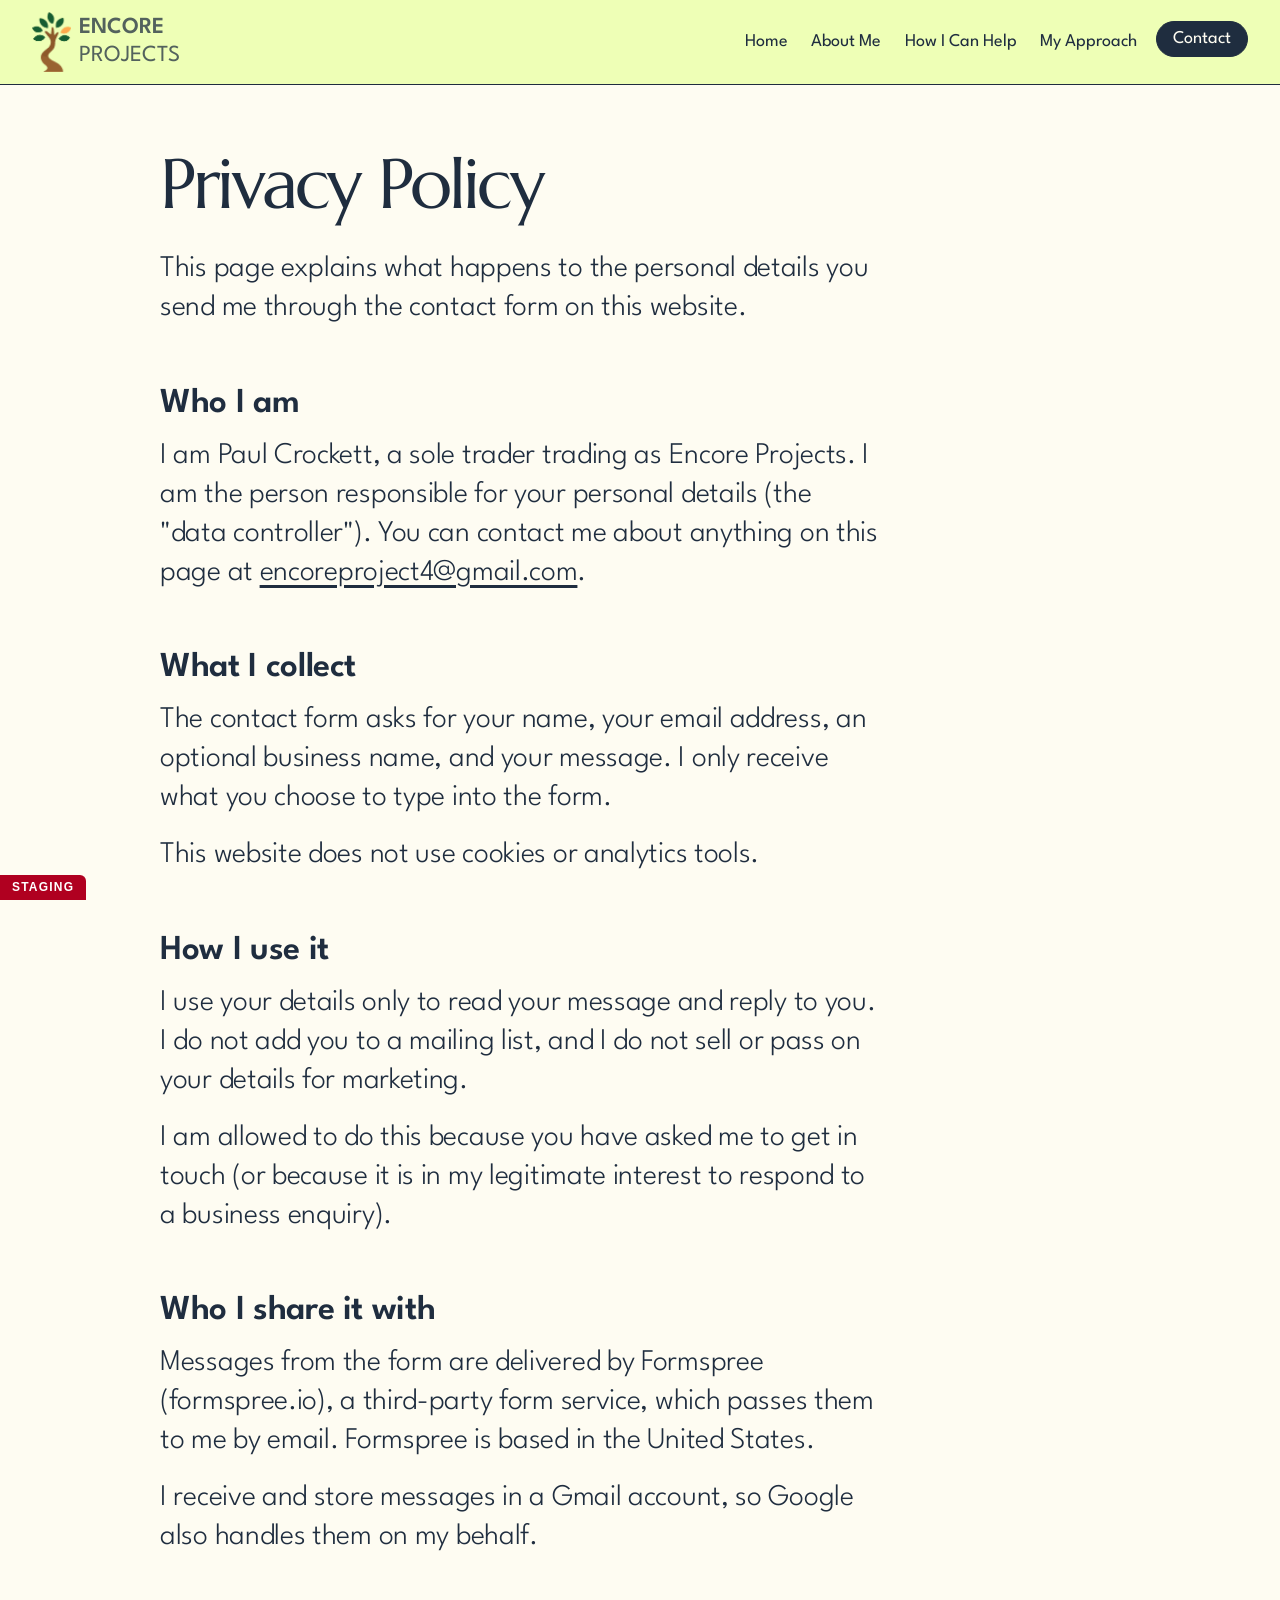
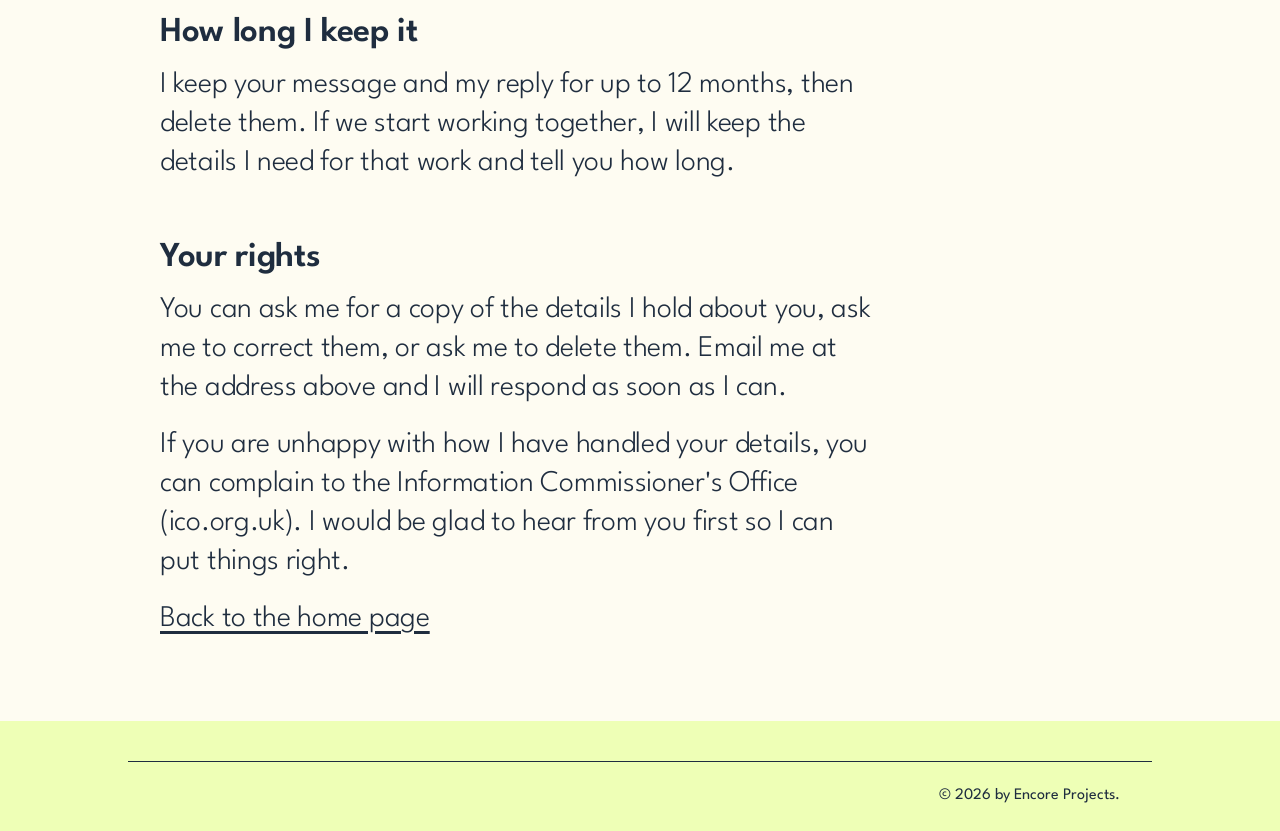
==== privacy.html @ dfd9b049 "Staging build of b3e9d4a78cb2a25ec2fa228e6d4e95d44cd3ed23" ====
<!DOCTYPE html>
<html lang="en-GB">
<head>
  <meta name="robots" content="noindex, nofollow">
  <meta charset="utf-8">
  <meta name="viewport" content="width=device-width, initial-scale=1">
  <title>Privacy Policy | Encore Projects</title>
  <meta name="description" content="How Encore Projects handles the personal details you send through the contact form.">
  <link rel="canonical" href="https://encoreprojects.co.uk/privacy.html">
  <link rel="icon" href="favicon.ico" sizes="48x48">
  <link rel="icon" href="assets/img/favicon-192.png" type="image/png" sizes="192x192">
  <link rel="apple-touch-icon" href="assets/img/apple-touch-icon.png">
  <meta name="theme-color" content="#eeffb6">
  <link rel="stylesheet" href="assets/css/styles.css">
</head>
<body>
  <div id="staging-banner" style="position:fixed;left:0;bottom:0;z-index:9999;padding:4px 12px;background:#b00020;color:#fff;font:700 12px/1.4 Arial,sans-serif;letter-spacing:.1em;border-top-right-radius:6px;pointer-events:none">STAGING</div>
  <a class="skip-link" href="#main">Skip to main content</a>

  <header class="site-header">
    <div class="header-inner">
      <a class="brand" href="index.html" aria-label="Encore Projects, Home">
        <img src="assets/img/logo-tree-80.png" srcset="assets/img/logo-tree-80.png 1x, assets/img/logo-tree-160.png 2x" width="39" height="60" alt="">
        <span class="brand-name"><strong>ENCORE</strong> PROJECTS</span>
      </a>
      <nav aria-label="Site">
        <ul class="nav-list">
          <li><a href="index.html">Home</a></li>
          <li><a href="index.html#about-me">About Me</a></li>
          <li><a href="index.html#how-i-can-help">How I Can Help</a></li>
          <li><a href="index.html#my-approach">My Approach</a></li>
          <li><a class="nav-cta" href="index.html#contact">Contact</a></li>
        </ul>
      </nav>
    </div>
  </header>

  <main id="main">
    <section class="section section--cream prose">
      <div class="container">
        <h1>Privacy Policy</h1>

        <p>This page explains what happens to the personal details you send me through the contact form on this website.</p>

        <h2>Who I am</h2>
        <p>I am Paul Crockett, a sole trader trading as Encore Projects. I am the person responsible for your personal details (the "data controller"). You can contact me about anything on this page at <a href="mailto:encoreproject4@gmail.com">encoreproject4@gmail.com</a>.</p>

        <h2>What I collect</h2>
        <p>The contact form asks for your name, your email address, an optional business name, and your message. I only receive what you choose to type into the form.</p>
        <p>This website does not use cookies or analytics tools.</p>

        <h2>How I use it</h2>
        <p>I use your details only to read your message and reply to you. I do not add you to a mailing list, and I do not sell or pass on your details for marketing.</p>
        <p>I am allowed to do this because you have asked me to get in touch (or because it is in my legitimate interest to respond to a business enquiry).</p>

        <h2>Who I share it with</h2>
        <p>Messages from the form are delivered by Formspree (formspree.io), a third-party form service, which passes them to me by email. Formspree is based in the United States.</p>
        <p>I receive and store messages in a Gmail account, so Google also handles them on my behalf.</p>

        <h2>How long I keep it</h2>
        <p>I keep your message and my reply for up to 12 months, then delete them. If we start working together, I will keep the details I need for that work and tell you how long.</p>

        <h2>Your rights</h2>
        <p>You can ask me for a copy of the details I hold about you, ask me to correct them, or ask me to delete them. Email me at the address above and I will respond as soon as I can.</p>
        <p>If you are unhappy with how I have handled your details, you can complain to the Information Commissioner's Office (ico.org.uk). I would be glad to hear from you first so I can put things right.</p>

        <p><a href="index.html">Back to the home page</a></p>
      </div>
    </section>
  </main>

  <footer class="site-footer">
    <div class="container footer-bottom">
      <p>© <span id="year">2026</span> by Encore Projects.</p>
    </div>
  </footer>

  <script src="assets/js/main.js" defer></script>
</body>
</html>
---- assets/css/styles.css ----
/* Encore Projects: site styles.
   Mobile-first: the base rules are for phones, and the @media block
   near the bottom adjusts the layout for wider screens.
   Colours, fonts and sizes are defined once as variables below. */

/* ---------- Fonts (self-hosted, no third-party requests) ---------- */
@font-face {
  font-family: "League Spartan";
  src: url("../fonts/league-spartan-variable.woff2") format("woff2");
  font-weight: 100 900;
  font-style: normal;
  font-display: swap;
}

@font-face {
  font-family: "Marcellus";
  src: url("../fonts/marcellus-400.woff2") format("woff2");
  font-weight: 400;
  font-style: normal;
  font-display: swap;
}

/* ---------- Design tokens ---------- */
:root {
  /* Colours (taken from the original Wix site) */
  --lime: #eeffb6;       /* header, hero, approach, footer background */
  --cream: #fefcf2;      /* about and contact background */
  --navy: #1f2d3f;       /* body text, buttons, lines */
  --sage: #53625d;       /* logo text, hero headline, testimonials background */
  --error: #a4161a;
  --success: #1e5631;

  /* Fonts */
  --font-body: "League Spartan", "Helvetica Neue", Arial, sans-serif;
  --font-display: "Marcellus", Georgia, "Times New Roman", serif;

  /* Sizes that grow smoothly from phone to desktop */
  --text-body: clamp(1.25rem, 0.95rem + 1.4vw, 1.875rem);   /* 20px -> 30px */
  --text-h1: clamp(2.5rem, 1.6rem + 4.2vw, 4rem);           /* 40px -> 64px */
  --text-h2: clamp(2.75rem, 1.9rem + 4vw, 4.375rem);        /* 44px -> 70px */
  --text-h3: clamp(1.625rem, 1.3rem + 1.4vw, 2.1875rem);    /* 26px -> 35px */
  --text-small: 1.125rem;                                   /* 18px */

  --content-width: 60rem;
  --gutter: 1.25rem;
}

/* ---------- Base ---------- */
*,
*::before,
*::after {
  box-sizing: border-box;
}

html {
  scroll-behavior: smooth;
  -webkit-text-size-adjust: 100%;
}

@media (prefers-reduced-motion: reduce) {
  html {
    scroll-behavior: auto;
  }
}

body {
  margin: 0;
  background: var(--cream);
  color: var(--navy);
  font-family: var(--font-body);
  font-size: var(--text-body);
  font-weight: 300;
  line-height: 1.3;
  letter-spacing: -0.01em;
}

img {
  display: block;
  max-width: 100%;
  height: auto;
}

p {
  margin: 0 0 0.6em;
}

strong {
  font-weight: 600;
}

.medium {
  font-weight: 400;
}

a {
  color: inherit;
  text-underline-offset: 0.15em;
}

h1,
h2,
h3 {
  margin: 0;
}

/* Visible keyboard focus everywhere */
:focus-visible {
  outline: 3px solid var(--navy);
  outline-offset: 3px;
  border-radius: 2px;
}

.section--sage :focus-visible {
  outline-color: var(--lime);
}

.skip-link {
  position: absolute;
  left: 0.5rem;
  top: -10rem;
  z-index: 10;
  padding: 0.5rem 1rem;
  background: var(--navy);
  color: var(--cream);
  font-size: var(--text-small);
  font-weight: 400;
  border-radius: 0 0 0.5rem 0.5rem;
}

.skip-link:focus {
  top: 0;
}

.container {
  width: 100%;
  max-width: calc(var(--content-width) + 2 * var(--gutter));
  margin-inline: auto;
  padding-inline: var(--gutter);
}

/* ---------- Header ---------- */
.site-header {
  background: var(--lime);
  border-bottom: 1px solid var(--navy);
}

.header-inner {
  display: flex;
  flex-direction: column;
  align-items: center;
  gap: 0.25rem;
  max-width: 80rem;
  margin-inline: auto;
  padding: 0.75rem var(--gutter);
}

.brand {
  display: inline-flex;
  align-items: center;
  gap: 0.5rem;
  color: var(--sage);
  text-decoration: none;
}

.brand-name {
  width: min-content; /* puts ENCORE and PROJECTS on separate lines */
  font-size: 1.4375rem;
  font-weight: 400;
  line-height: 1.2;
  letter-spacing: 0;
}

.nav-list {
  display: flex;
  flex-wrap: wrap;
  justify-content: center;
  gap: 0 0.25rem;
  margin: 0;
  padding: 0;
  list-style: none;
}

.nav-list a {
  display: block;
  padding: 0.6rem 0.6rem;
  font-size: var(--text-small);
  font-weight: 400;
  letter-spacing: 0;
  white-space: nowrap;
  text-decoration: none;
}

.nav-list a:hover {
  text-decoration: underline;
}

/* Contact stands out in the navigation, using the button look */
.nav-list .nav-cta {
  margin-left: 0.35rem;
  padding: 0.35rem 1rem;
  border: 1px solid var(--navy);
  border-radius: 100px;
  background: var(--navy);
  color: var(--cream);
}

.nav-list .nav-cta:hover {
  background: transparent;
  color: var(--navy);
  text-decoration: none;
}

/* ---------- Sections ---------- */
.section {
  padding-block: 3rem;
  scroll-margin-top: 0;
}

.section--lime {
  background: var(--lime);
}

.section--cream {
  background: var(--cream);
}

.section--sage {
  background: var(--sage);
  color: var(--lime);
}

h2,
.prose h1 {
  margin-bottom: 0.45em;
  font-family: var(--font-display);
  font-size: var(--text-h2);
  font-weight: 400;
  line-height: 1;
  letter-spacing: -0.04em;
}

h3 {
  margin-bottom: 0.35em;
  font-size: var(--text-h3);
  font-weight: 600;
  line-height: 1.3;
}

/* ---------- Buttons ---------- */
.button {
  display: inline-block;
  padding: 0.8rem 1.75rem;
  border: 1px solid var(--navy);
  border-radius: 100px;
  background: var(--navy);
  color: var(--cream);
  font-family: inherit;
  font-size: var(--text-small);
  font-weight: 400;
  line-height: 1.3;
  letter-spacing: 0;
  text-align: center;
  text-decoration: none;
  cursor: pointer;
  transition: background-color 0.2s, color 0.2s;
}

.button:hover {
  background: transparent;
  color: var(--navy);
}

.button[disabled] {
  opacity: 0.6;
  cursor: progress;
}

.button--wide {
  width: 100%;
  font-size: 1.25rem;
}

/* A row of links and buttons at the end of a block of text */
.actions {
  display: flex;
  flex-wrap: wrap;
  align-items: center;
  justify-content: center;
  gap: 0.75rem 1.75rem;
  margin: 1.75rem 0 0;
}

.text-link {
  font-weight: 400;
}

/* Long section headings are set a little smaller so they do not dominate */
.h2--long {
  font-size: clamp(2.125rem, 1.5rem + 2.8vw, 3.25rem);
  line-height: 1.1;
  letter-spacing: -0.03em;
}

/* ---------- Hero ---------- */
.hero-top {
  display: grid;
  gap: 2rem;
  margin-bottom: 2.5rem;
}

.hero h1 {
  color: var(--sage);
  font-size: var(--text-h1);
  font-weight: 300;
  line-height: 1.1;
}

.hero-sub {
  margin: 1.25rem 0 0;
  color: var(--sage);
  font-size: clamp(1.625rem, 1.3rem + 1.5vw, 2.25rem);
  line-height: 1.25;
}

.hero-art {
  width: min(100%, 29.5rem);
  margin-inline: auto;
}

/* ---------- About ---------- */
.about-top {
  display: grid;
  gap: 1.5rem;
  margin-bottom: 1.5rem;
}

.about-art {
  width: min(70%, 21.5rem);
  margin-inline: auto;
}

/* ---------- How I Can Help ---------- */
.help-list {
  display: grid;
  gap: 1.75rem;
  margin: 2rem 0;
  padding: 0;
  list-style: none;
}

.help-list li {
  padding-top: 1.25rem;
  border-top: 1px solid var(--navy);
}

.help-list p,
.steps p {
  margin-bottom: 0;
}

/* ---------- My Approach ---------- */
.steps {
  display: grid;
  gap: 1.75rem;
  margin: 2rem 0;
  padding: 0;
  list-style: none;
  counter-reset: step;
}

.steps li {
  position: relative;
  padding-left: 3.5rem;
  counter-increment: step;
}

.steps li::before {
  content: counter(step);
  position: absolute;
  left: 0;
  top: 0;
  display: grid;
  place-items: center;
  width: 2.5rem;
  height: 2.5rem;
  border-radius: 50%;
  background: var(--navy);
  color: var(--cream);
  font-size: 1.25rem;
  font-weight: 600;
  line-height: 1;
  letter-spacing: 0;
}

/* ---------- Testimonials (section is currently commented out in index.html) ---------- */
.eyebrow {
  font-size: 1rem;
  font-weight: 400;
  letter-spacing: 0;
}

.testimonials-intro {
  max-width: 40rem;
  margin-bottom: 3rem;
  font-family: var(--font-display);
  font-size: clamp(1.5rem, 1.2rem + 1.4vw, 2.25rem);
  line-height: 1.4;
  letter-spacing: 0;
}

.testimonial-list {
  margin: 0;
  padding: 0;
  list-style: none;
}

.testimonial {
  display: grid;
  gap: 0.5rem;
  padding-block: 1.5rem;
  border-top: 1px solid var(--lime);
}

.testimonial-name {
  margin: 0;
  font-family: var(--font-display);
  font-size: clamp(1.5rem, 1.2rem + 1.2vw, 2.125rem);
  line-height: 1.4;
  letter-spacing: 0;
}

.testimonial blockquote {
  margin: 0;
  font-weight: 400;
}

/* ---------- Contact ---------- */
.contact {
  text-align: center;
}

.contact .container > p {
  max-width: 44rem;
  margin-inline: auto;
}

.contact-form {
  max-width: 36rem;
  margin: 2.5rem auto 0;
  font-size: var(--text-small);
  letter-spacing: 0;
  text-align: left;
}

.field {
  margin-bottom: 1.5rem;
}

.field label {
  display: block;
  margin-bottom: 0.25rem;
  font-weight: 400;
}

.optional {
  font-weight: 300;
}

.field-hint {
  margin: 0 0 0.25rem;
  font-size: 1rem;
}

.field input,
.field textarea {
  display: block;
  width: 100%;
  padding: 0.5rem 0.25rem;
  border: 0;
  border-bottom: 1px solid var(--navy);
  border-radius: 0;
  background: transparent;
  color: inherit;
  font: inherit;
  font-weight: 400;
}

.field textarea {
  resize: vertical;
  min-height: 6rem;
}

.field input:hover,
.field textarea:hover {
  border-bottom-width: 2px;
  padding-bottom: calc(0.5rem - 1px);
}

.field input:focus-visible,
.field textarea:focus-visible {
  outline-offset: 2px;
}

/* Honeypot: off-screen so people never see it, but bots still fill it in */
.hp {
  position: absolute;
  left: -9999px;
  width: 1px;
  height: 1px;
  overflow: hidden;
}

.form-status {
  margin: 1rem 0 0;
  font-weight: 400;
  text-align: center;
}

.form-status:empty {
  display: none;
}

.form-status--success {
  color: var(--success);
}

.form-status--error {
  color: var(--error);
}

.form-note {
  margin: 1rem 0 0;
  font-size: 1rem;
  font-weight: 400;
  text-align: center;
}

/* ---------- Footer ---------- */
.site-footer {
  background: var(--lime);
  padding-top: 2.5rem;
  font-size: var(--text-small);
  font-weight: 400;
  letter-spacing: 0;
}

.footer-inner {
  display: grid;
  gap: 1.5rem;
  padding-bottom: 2.5rem;
}

.footer-tagline {
  max-width: 22rem;
  margin: 1rem 0 0;
  font-weight: 300;
}

.footer-contact {
  font-style: normal;
  line-height: 1.5;
}

.footer-links {
  margin: 0;
  padding: 0;
  list-style: none;
}

.footer-links a,
.footer-contact a {
  display: inline-block;
  padding-block: 0.4rem;
}

.footer-bottom {
  padding-block: 1.5rem;
  border-top: 1px solid var(--navy);
  font-size: 1rem;
}

.footer-bottom p {
  margin: 0;
}

/* ---------- Privacy page ---------- */
.prose h2 {
  margin-top: 1.5em;
  margin-bottom: 0.3em;
  font-family: var(--font-body);
  font-size: var(--text-h3);
  font-weight: 600;
  line-height: 1.3;
  letter-spacing: -0.01em;
}

.prose p {
  max-width: 45rem;
}

/* ---------- Wider screens (tablet and up) ---------- */
@media (min-width: 48rem) {
  :root {
    --gutter: 2rem;
  }

  .header-inner {
    flex-direction: row;
    justify-content: space-between;
  }

  .section {
    padding-block: 4rem;
  }

  .hero-top {
    grid-template-columns: 1fr minmax(0, 29.5rem);
    align-items: center;
  }

  .about-top {
    grid-template-columns: minmax(0, 21.5rem) 1fr;
    align-items: center;
  }

  .about-art {
    width: 100%;
  }

  .actions--end {
    justify-content: flex-end;
  }

  .help-list {
    grid-template-columns: 1fr 1fr;
    gap: 2rem 3rem;
  }

  .testimonial {
    grid-template-columns: 2fr 3fr;
    gap: 2rem;
  }

  .footer-inner {
    grid-template-columns: 1fr auto auto;
    gap: 4rem;
    align-items: start;
  }

  .footer-bottom {
    text-align: right;
  }
}
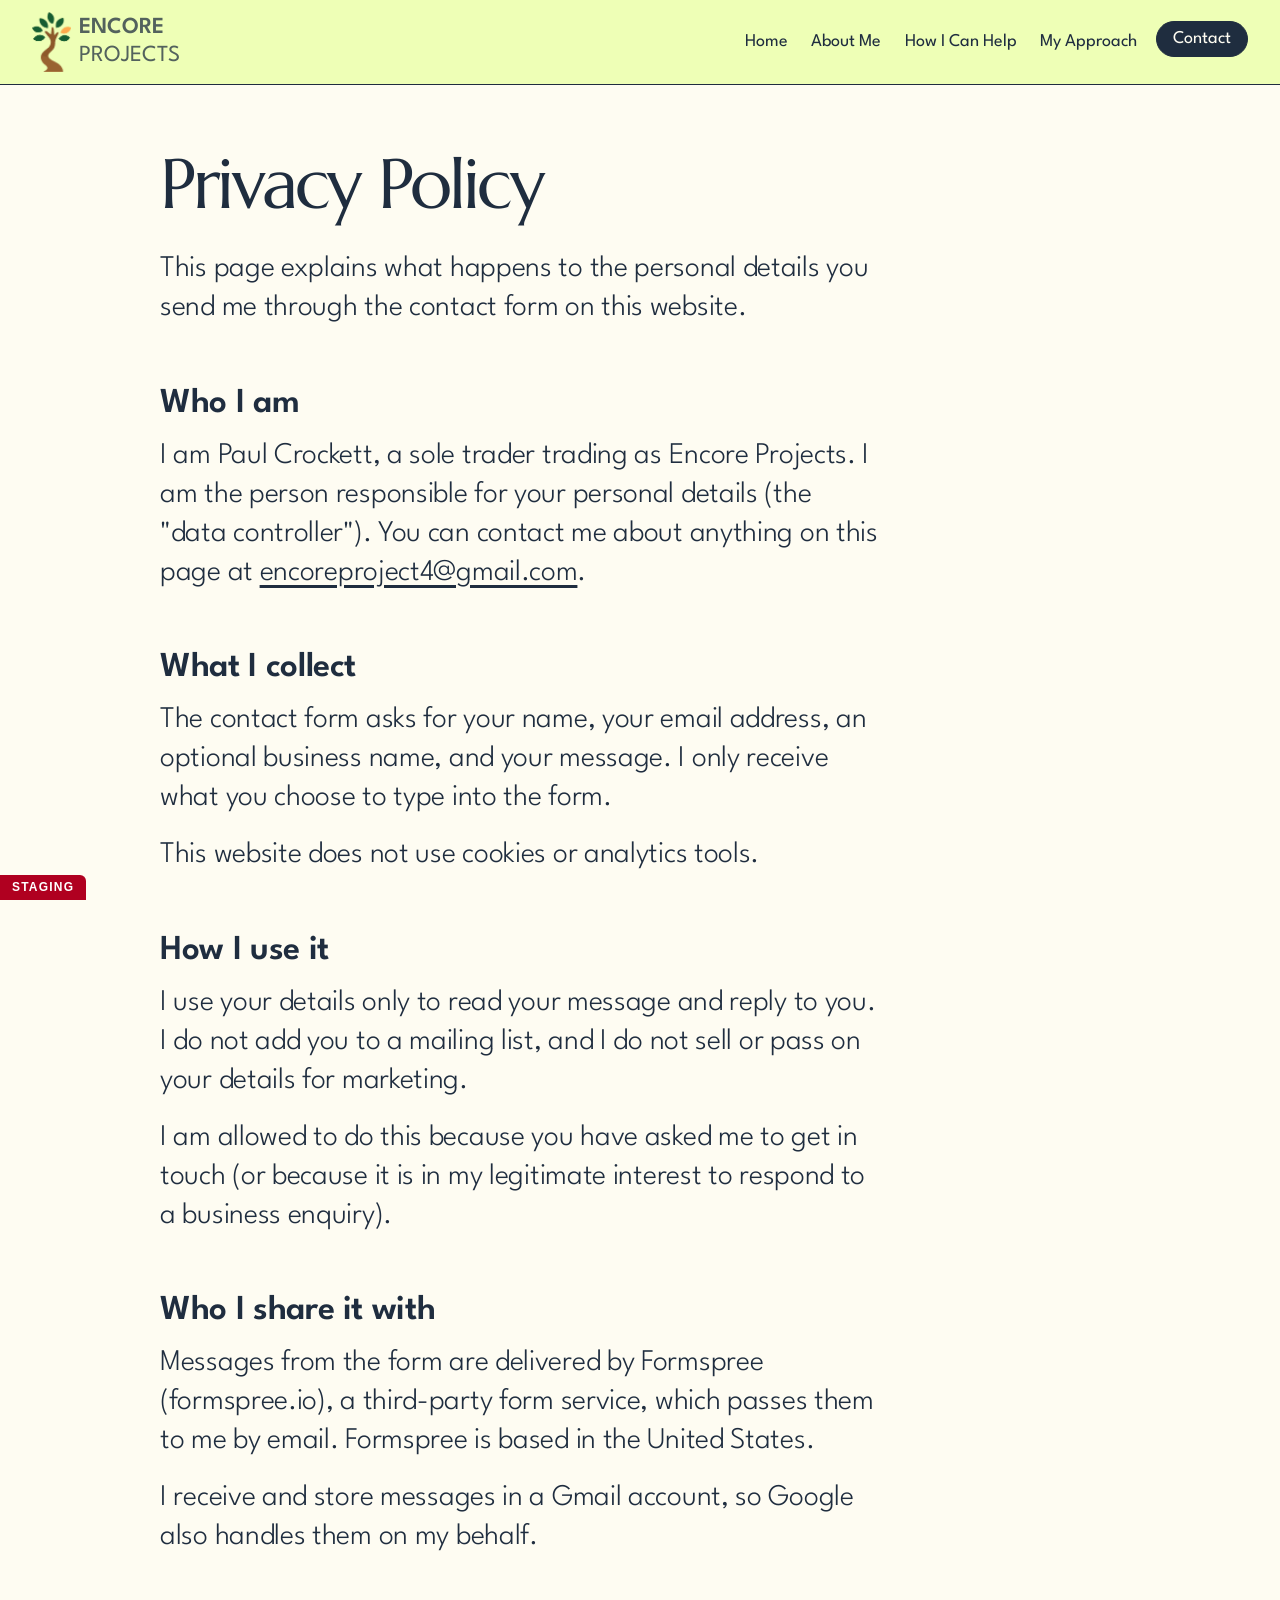
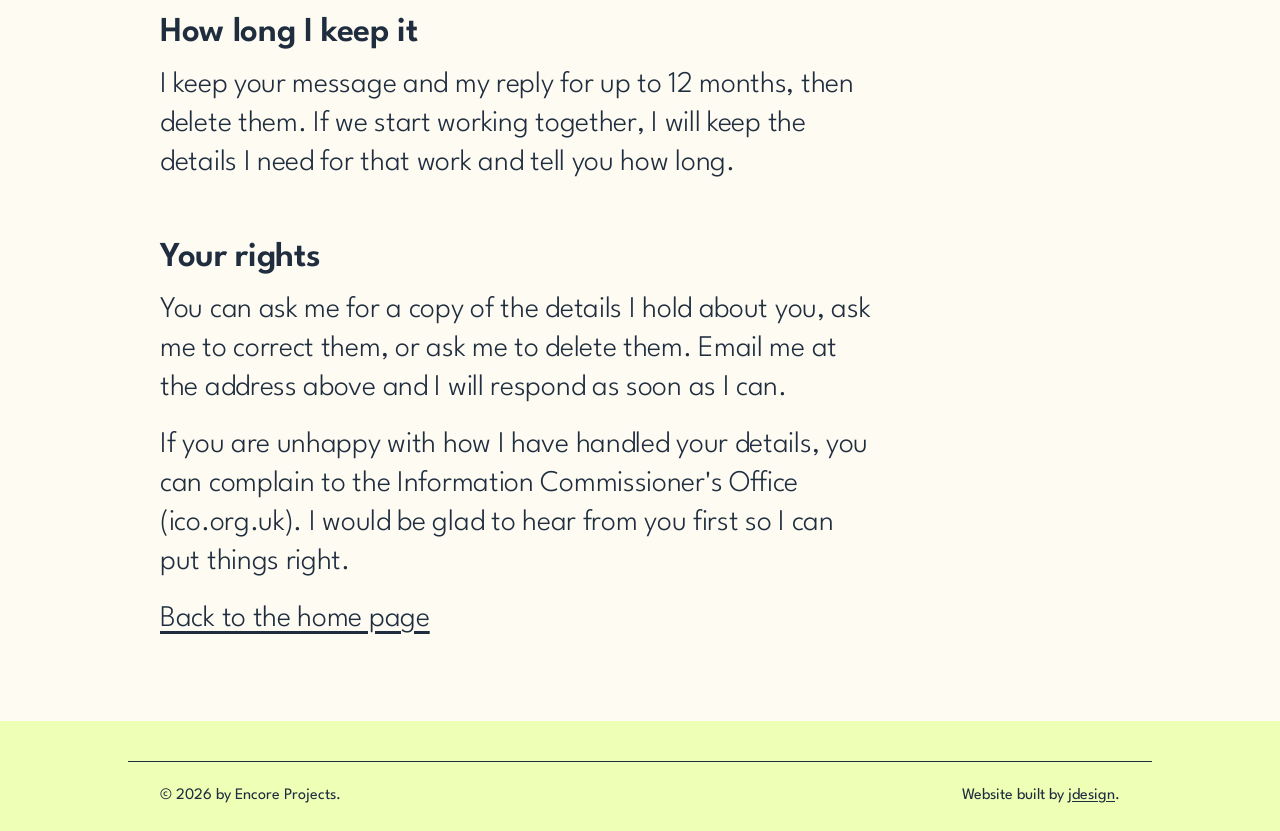
==== commit 3d00a4fa: "Staging build of 7e7d2710d62e1633fd49c8148eb8f23de5d948ae" ====
--- a/privacy.html
+++ b/privacy.html
@@ -72,6 +72,7 @@
   <footer class="site-footer">
     <div class="container footer-bottom">
       <p>© <span id="year">2026</span> by Encore Projects.</p>
+      <p>Website built by <a href="https://jdesign.live">jdesign</a>.</p>
     </div>
   </footer>
 
--- a/assets/css/styles.css
+++ b/assets/css/styles.css
@@ -331,12 +331,15 @@
 .about-top {
   display: grid;
   gap: 1.5rem;
-  margin-bottom: 1.5rem;
-}
-
-.about-art {
+}
+
+.about-portrait {
   width: min(70%, 21.5rem);
   margin-inline: auto;
+  mask-image:
+    linear-gradient(to right, transparent, #000 12%, #000 88%, transparent),
+    linear-gradient(to bottom, transparent, #000 9%, #000 86%, transparent);
+  mask-composite: intersect;
 }
 
 /* ---------- How I Can Help ---------- */
@@ -574,6 +577,10 @@
 }
 
 .footer-bottom {
+  display: flex;
+  flex-wrap: wrap;
+  justify-content: space-between;
+  gap: 0.25rem 1.5rem;
   padding-block: 1.5rem;
   border-top: 1px solid var(--navy);
   font-size: 1rem;
@@ -620,10 +627,10 @@
 
   .about-top {
     grid-template-columns: minmax(0, 21.5rem) 1fr;
-    align-items: center;
-  }
-
-  .about-art {
+    align-items: end;
+  }
+
+  .about-portrait {
     width: 100%;
   }
 
@@ -646,8 +653,4 @@
     gap: 4rem;
     align-items: start;
   }
-
-  .footer-bottom {
-    text-align: right;
-  }
-}
+}
